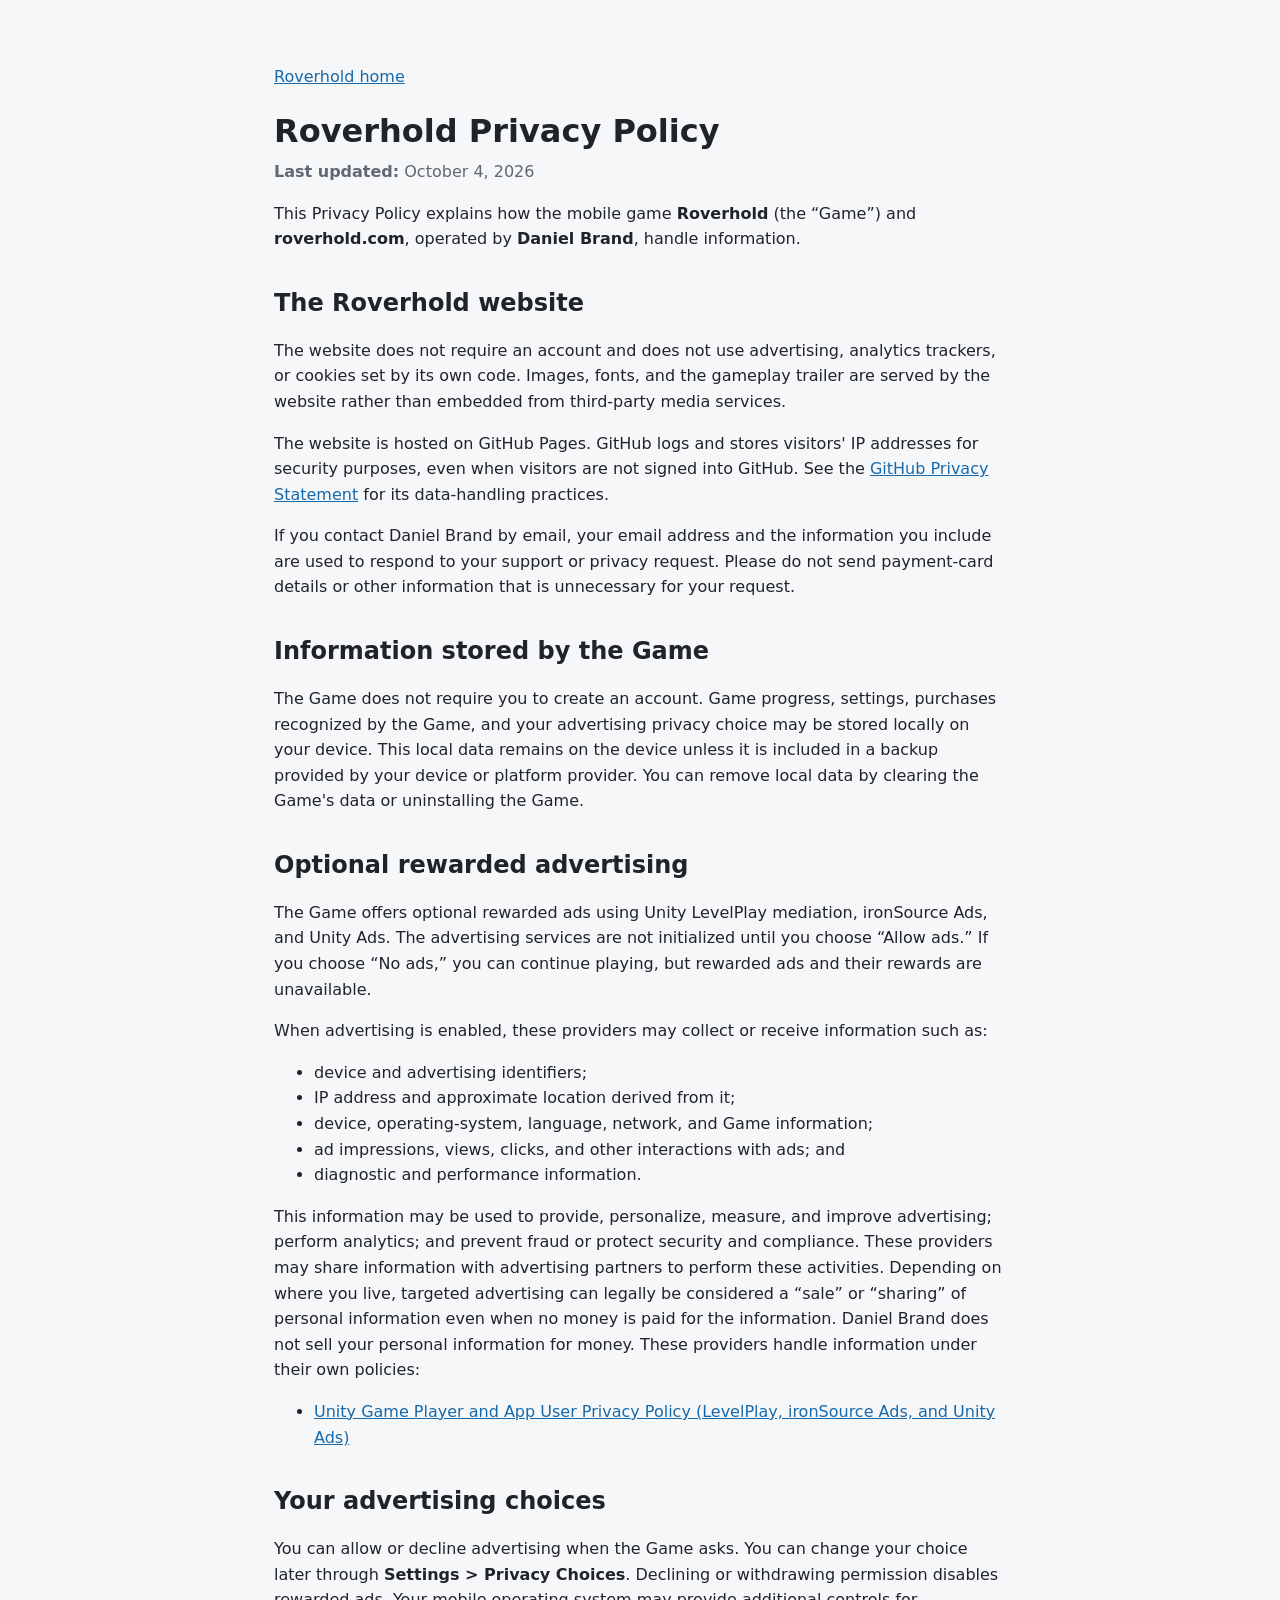
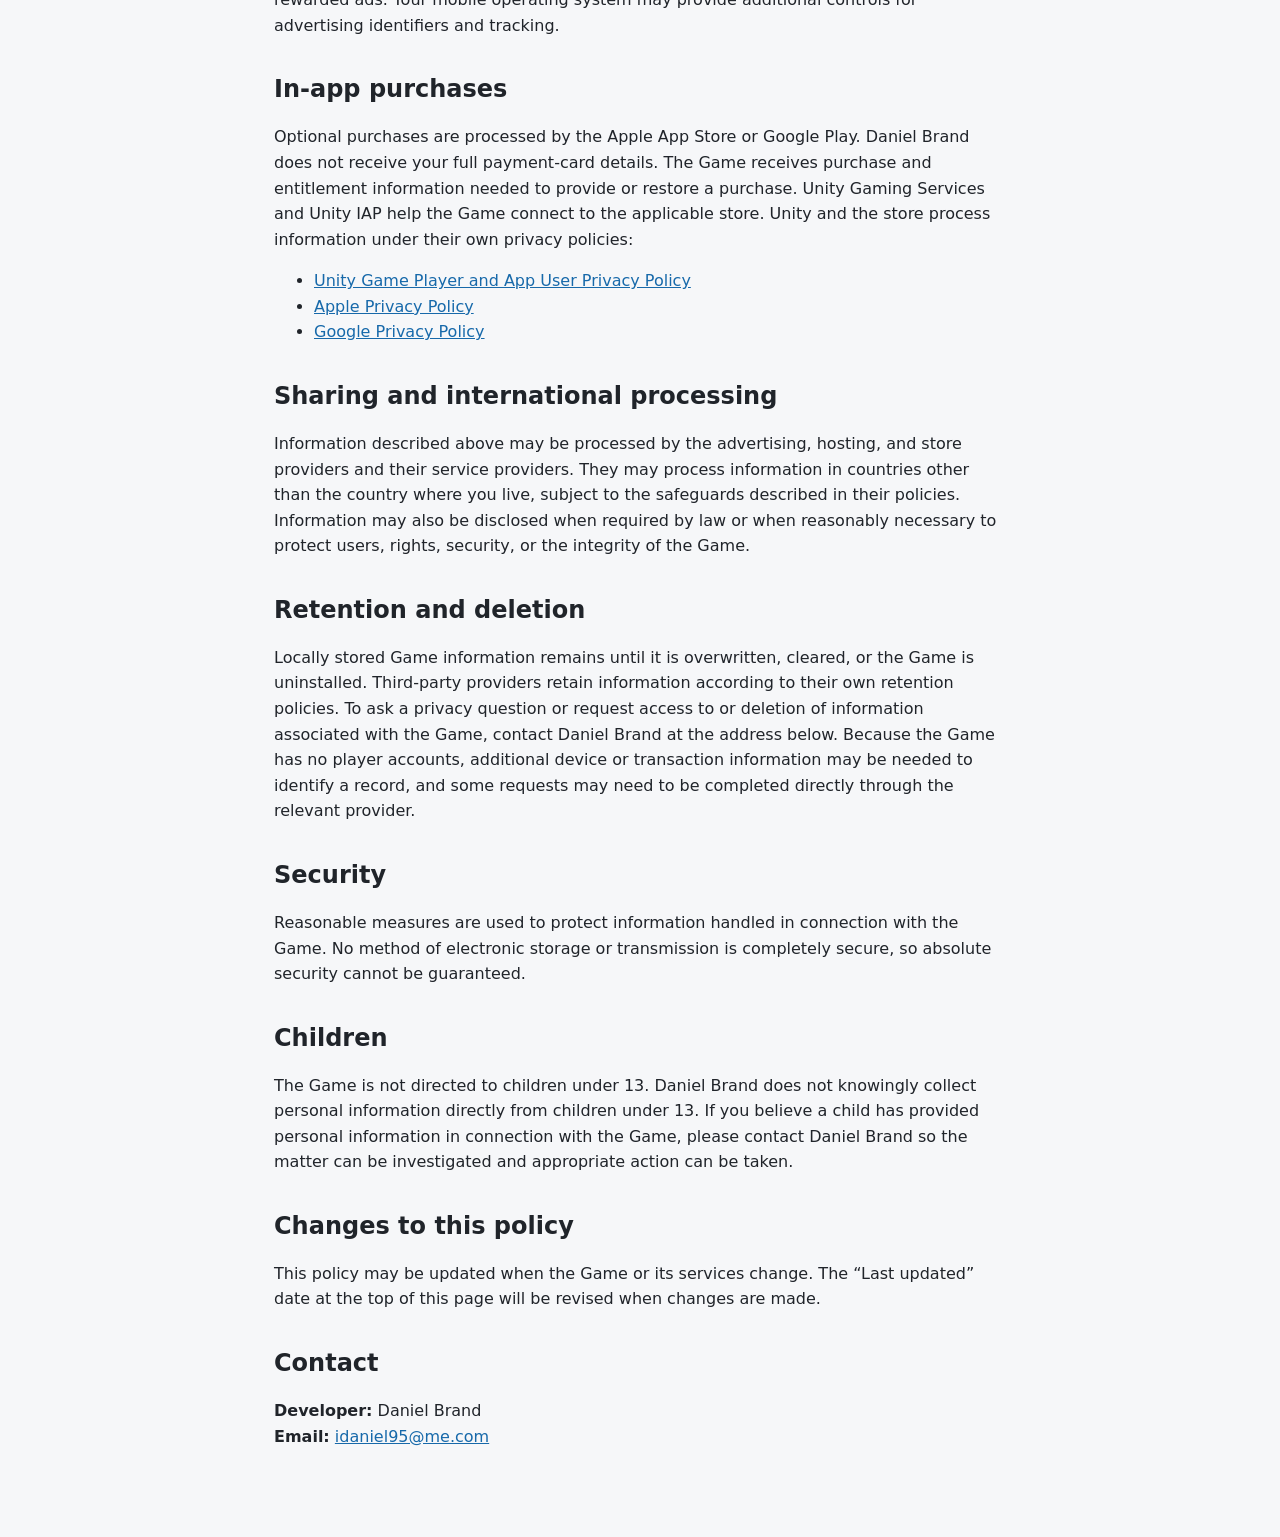
==== privacy-policy.html @ f8ccd4a6 "Publish Roverhold privacy policy" ====
<!doctype html>
<html lang="en">
<head>
	<meta charset="utf-8">
	<meta name="viewport" content="width=device-width, initial-scale=1">
	<meta name="description" content="Privacy Policy for the Roverhold game and website by Daniel Brand.">
	<title>Roverhold Privacy Policy</title>
	<style>
		:root {
			color-scheme: light dark;
			font-family: system-ui, -apple-system, BlinkMacSystemFont, "Segoe UI", sans-serif;
			line-height: 1.6;
		}

		body {
			margin: 0;
			background: #f6f7f9;
			color: #20242a;
		}

		main {
			box-sizing: border-box;
			max-width: 780px;
			margin: 0 auto;
			padding: 48px 24px 72px;
		}

		h1, h2 {
			line-height: 1.25;
		}

		h1 {
			margin-bottom: 8px;
		}

		h2 {
			margin-top: 36px;
		}

		a {
			color: #1769aa;
		}

		.updated {
			margin-top: 0;
			color: #606874;
		}

		@media (prefers-color-scheme: dark) {
			body {
				background: #14171b;
				color: #e8eaed;
			}

			a {
				color: #7fc1ff;
			}

			.updated {
				color: #abb2bc;
			}
		}
	</style>
</head>
<body>
	<main>
		<p><a href="https://roverhold.com/">Roverhold home</a></p>
		<h1>Roverhold Privacy Policy</h1>
		<p class="updated"><strong>Last updated:</strong> October 4, 2026</p>

		<p>
			This Privacy Policy explains how the mobile game <strong>Roverhold</strong>
			(the “Game”) and <strong>roverhold.com</strong>, operated by <strong>Daniel Brand</strong>,
			handle information.
		</p>

		<h2>The Roverhold website</h2>
		<p>
			The website does not require an account and does not use advertising, analytics trackers,
			or cookies set by its own code. Images, fonts, and the gameplay trailer are served by the
			website rather than embedded from third-party media services.
		</p>
		<p>
			The website is hosted on GitHub Pages. GitHub logs and stores visitors' IP addresses for
			security purposes, even when visitors are not signed into GitHub. See the
			<a href="https://docs.github.com/en/site-policy/privacy-policies/github-general-privacy-statement">GitHub Privacy Statement</a>
			for its data-handling practices.
		</p>
		<p>
			If you contact Daniel Brand by email, your email address and the information you include
			are used to respond to your support or privacy request. Please do not send payment-card
			details or other information that is unnecessary for your request.
		</p>

		<h2>Information stored by the Game</h2>
		<p>
			The Game does not require you to create an account. Game progress, settings, purchases
			recognized by the Game, and your advertising privacy choice may be stored locally on your
			device. This local data remains on the device unless it is included in a backup provided by
			your device or platform provider. You can remove local data by clearing the Game's data or
			uninstalling the Game.
		</p>

		<h2>Optional rewarded advertising</h2>
		<p>
			The Game offers optional rewarded ads using Unity LevelPlay mediation, ironSource Ads, and
			Unity Ads. The advertising services are not initialized until you choose “Allow ads.” If you
			choose “No ads,” you can continue playing, but rewarded ads and their rewards are unavailable.
		</p>
		<p>
			When advertising is enabled, these providers may collect or receive information such as:
		</p>
		<ul>
			<li>device and advertising identifiers;</li>
			<li>IP address and approximate location derived from it;</li>
			<li>device, operating-system, language, network, and Game information;</li>
			<li>ad impressions, views, clicks, and other interactions with ads; and</li>
			<li>diagnostic and performance information.</li>
		</ul>
		<p>
			This information may be used to provide, personalize, measure, and improve advertising;
			perform analytics; and prevent fraud or protect security and compliance. These providers
			may share information with advertising partners to perform these activities. Depending on
			where you live, targeted advertising can legally be considered a “sale” or “sharing” of
			personal information even when no money is paid for the information. Daniel Brand does not
			sell your personal information for money. These providers handle information under their
			own policies:
		</p>
		<ul>
			<li><a href="https://unity.com/legal/game-player-and-app-user-privacy-policy">Unity Game Player and App User Privacy Policy (LevelPlay, ironSource Ads, and Unity Ads)</a></li>
		</ul>

		<h2>Your advertising choices</h2>
		<p>
			You can allow or decline advertising when the Game asks. You can change your choice later
			through <strong>Settings &gt; Privacy Choices</strong>. Declining or withdrawing permission
			disables rewarded ads. Your mobile operating system may provide additional controls for
			advertising identifiers and tracking.
		</p>

		<h2>In-app purchases</h2>
		<p>
			Optional purchases are processed by the Apple App Store or Google Play. Daniel Brand does
			not receive your full payment-card details. The Game receives purchase and entitlement
			information needed to provide or restore a purchase. Unity Gaming Services and Unity IAP
			help the Game connect to the applicable store. Unity and the store process information under
			their own privacy policies:
		</p>
		<ul>
			<li><a href="https://unity.com/legal/game-player-and-app-user-privacy-policy">Unity Game Player and App User Privacy Policy</a></li>
			<li><a href="https://www.apple.com/legal/privacy/">Apple Privacy Policy</a></li>
			<li><a href="https://policies.google.com/privacy">Google Privacy Policy</a></li>
		</ul>

		<h2>Sharing and international processing</h2>
		<p>
			Information described above may be processed by the advertising, hosting, and store providers and
			their service providers. They may process information in countries other than the country
			where you live, subject to the safeguards described in their policies. Information may also
			be disclosed when required by law or when reasonably necessary to protect users, rights,
			security, or the integrity of the Game.
		</p>

		<h2>Retention and deletion</h2>
		<p>
			Locally stored Game information remains until it is overwritten, cleared, or the Game is
			uninstalled. Third-party providers retain information according to their own retention
			policies. To ask a privacy question or request access to or deletion of information associated
			with the Game, contact Daniel Brand at the address below. Because the Game has no player
			accounts, additional device or transaction information may be needed to identify a record,
			and some requests may need to be completed directly through the relevant provider.
		</p>

		<h2>Security</h2>
		<p>
			Reasonable measures are used to protect information handled in connection with the Game.
			No method of electronic storage or transmission is completely secure, so absolute
			security cannot be guaranteed.
		</p>

		<h2>Children</h2>
		<p>
			The Game is not directed to children under 13. Daniel Brand does not knowingly collect
			personal information directly from children under 13. If you believe a child has provided
			personal information in connection with the Game, please contact Daniel Brand so the matter
			can be investigated and appropriate action can be taken.
		</p>

		<h2>Changes to this policy</h2>
		<p>
			This policy may be updated when the Game or its services change. The “Last updated” date at
			the top of this page will be revised when changes are made.
		</p>

		<h2>Contact</h2>
		<p>
			<strong>Developer:</strong> Daniel Brand<br>
			<strong>Email:</strong> <a href="mailto:idaniel95@me.com">idaniel95@me.com</a>
		</p>
	</main>
</body>
</html>
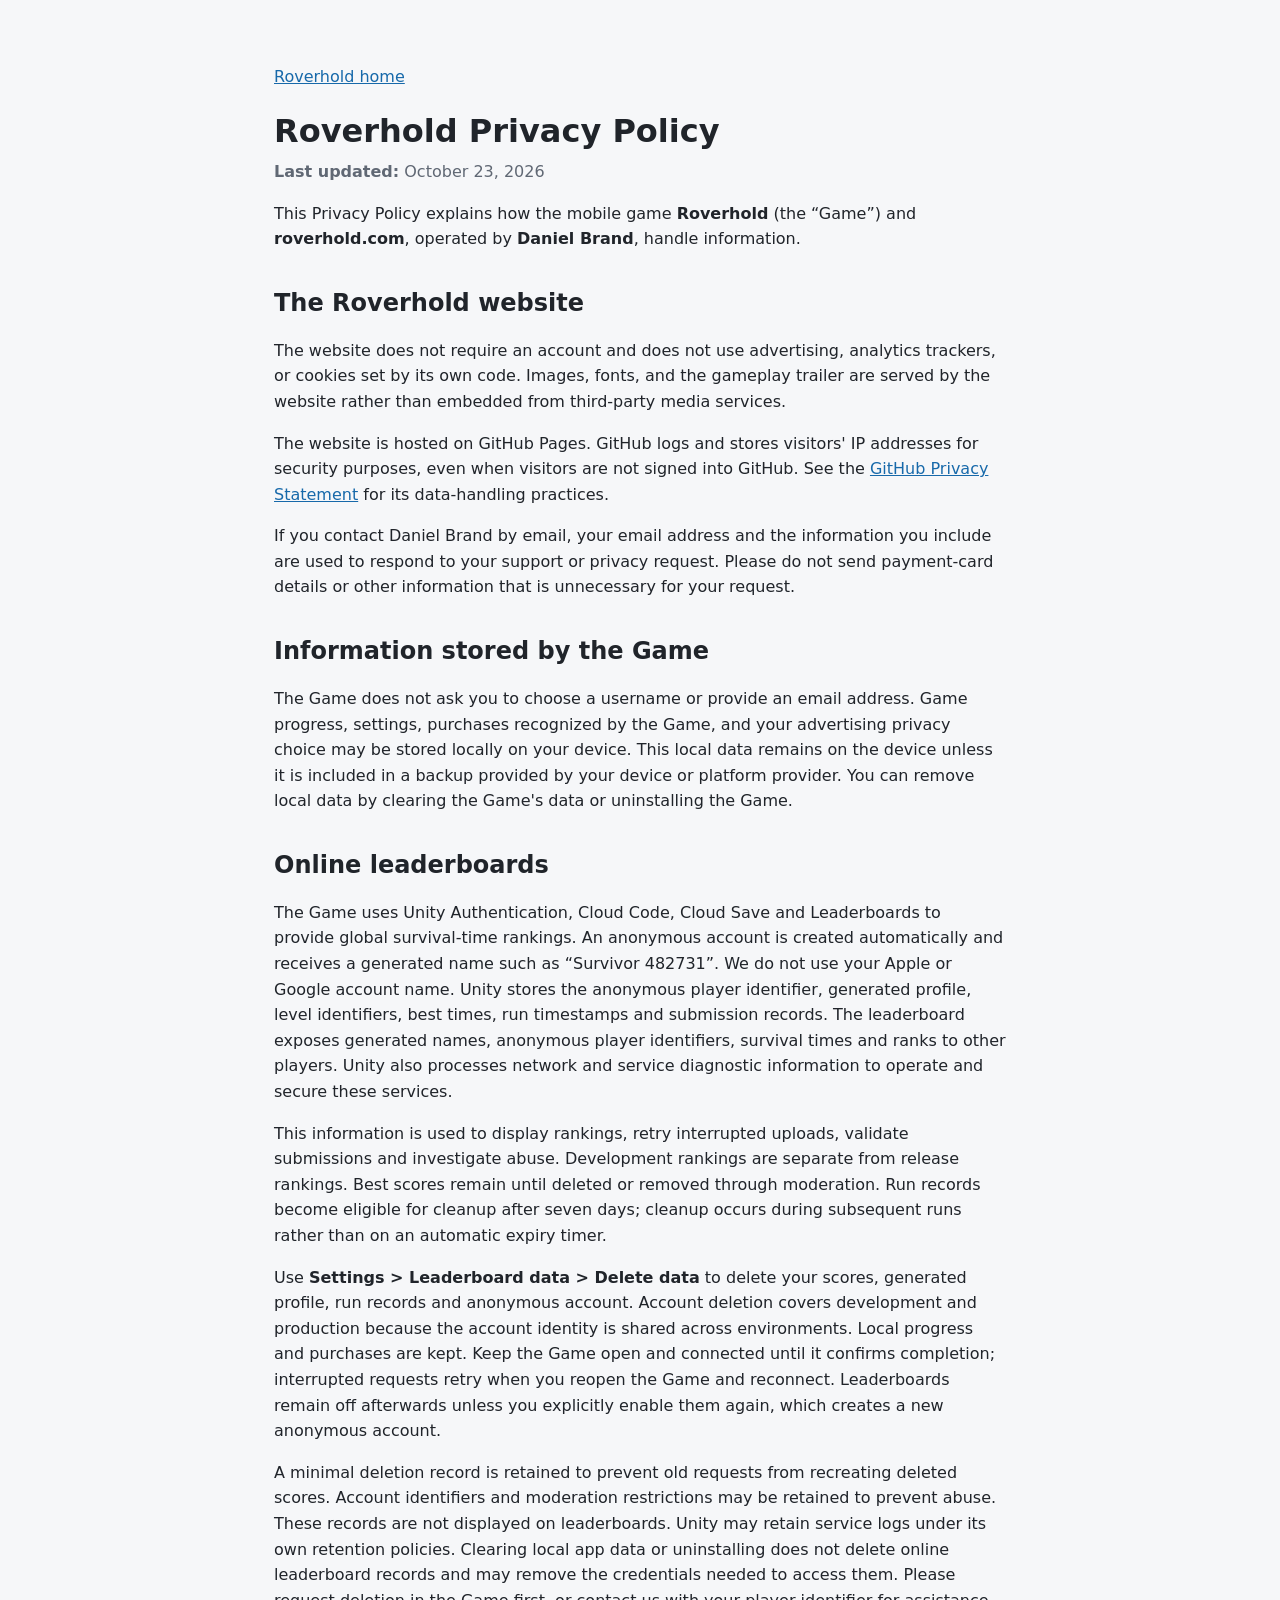
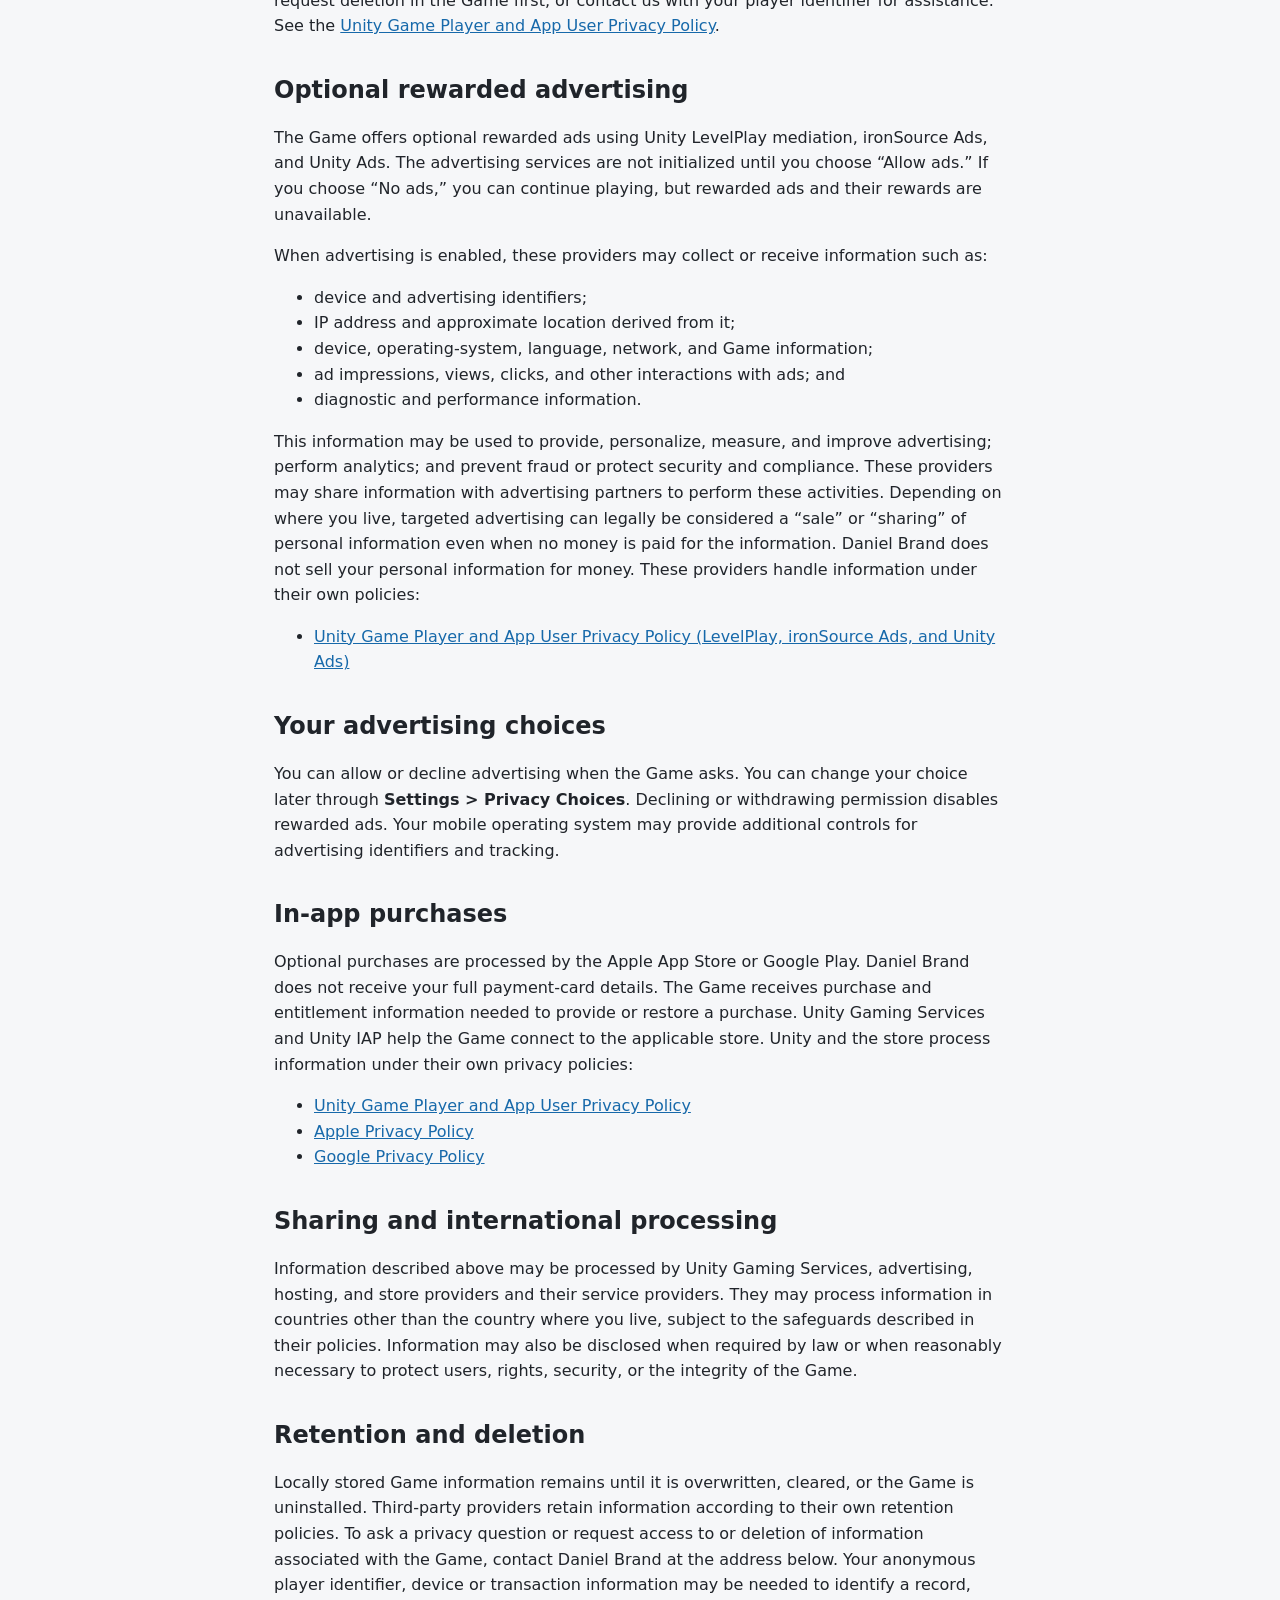
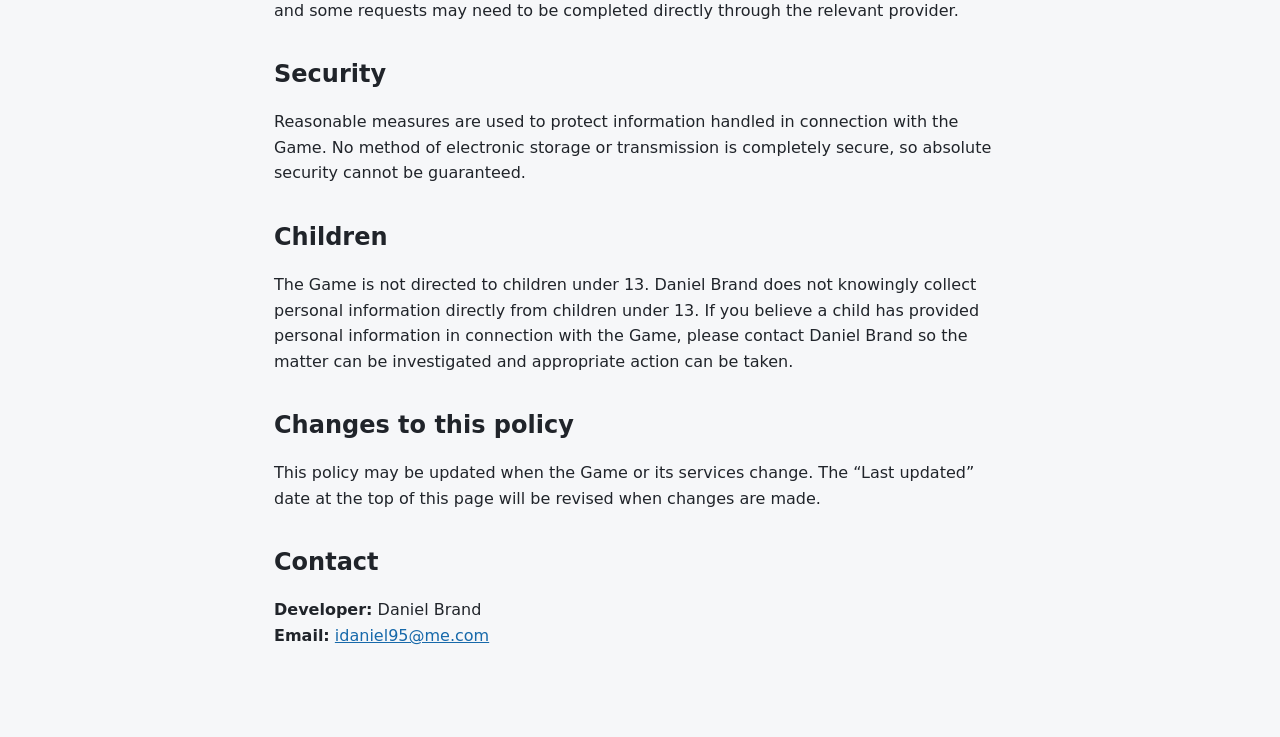
==== commit 6a9327dd: "Document leaderboard data and deletion in privacy policy" ====
--- a/privacy-policy.html
+++ b/privacy-policy.html
@@ -66,7 +66,7 @@
 	<main>
 		<p><a href="https://roverhold.com/">Roverhold home</a></p>
 		<h1>Roverhold Privacy Policy</h1>
-		<p class="updated"><strong>Last updated:</strong> October 4, 2026</p>
+		<p class="updated"><strong>Last updated:</strong> October 23, 2026</p>
 
 		<p>
 			This Privacy Policy explains how the mobile game <strong>Roverhold</strong>
@@ -94,11 +94,45 @@
 
 		<h2>Information stored by the Game</h2>
 		<p>
-			The Game does not require you to create an account. Game progress, settings, purchases
+			The Game does not ask you to choose a username or provide an email address. Game progress, settings, purchases
 			recognized by the Game, and your advertising privacy choice may be stored locally on your
 			device. This local data remains on the device unless it is included in a backup provided by
 			your device or platform provider. You can remove local data by clearing the Game's data or
 			uninstalling the Game.
+		</p>
+
+		<h2>Online leaderboards</h2>
+		<p>
+			The Game uses Unity Authentication, Cloud Code, Cloud Save and Leaderboards to provide
+			global survival-time rankings. An anonymous account is created automatically and receives
+			a generated name such as “Survivor 482731”. We do not use your Apple or Google account name.
+			Unity stores the anonymous player identifier, generated profile, level identifiers, best
+			times, run timestamps and submission records. The leaderboard exposes generated names,
+			anonymous player identifiers, survival times and ranks to other players. Unity also processes
+			network and service diagnostic information to operate and secure these services.
+		</p>
+		<p>
+			This information is used to display rankings, retry interrupted uploads, validate submissions
+			and investigate abuse. Development rankings are separate from release rankings. Best scores
+			remain until deleted or removed through moderation. Run records become eligible for cleanup
+			after seven days; cleanup occurs during subsequent runs rather than on an automatic expiry timer.
+		</p>
+		<p>
+			Use <strong>Settings &gt; Leaderboard data &gt; Delete data</strong> to delete your scores,
+			generated profile, run records and anonymous account. Account deletion covers development and
+			production because the account identity is shared across environments. Local progress and
+			purchases are kept. Keep the Game open and connected until it confirms completion; interrupted
+			requests retry when you reopen the Game and reconnect. Leaderboards remain off afterwards
+			unless you explicitly enable them again, which creates a new anonymous account.
+		</p>
+		<p>
+			A minimal deletion record is retained to prevent old requests from recreating deleted scores.
+			Account identifiers and moderation restrictions may be retained to prevent abuse. These records
+			are not displayed on leaderboards. Unity may retain service logs under its own retention policies.
+			Clearing local app data or uninstalling does not delete online leaderboard records and may remove
+			the credentials needed to access them. Please request deletion in the Game first, or contact us
+			with your player identifier for assistance. See the
+			<a href="https://unity.com/legal/game-player-and-app-user-privacy-policy">Unity Game Player and App User Privacy Policy</a>.
 		</p>
 
 		<h2>Optional rewarded advertising</h2>
@@ -154,7 +188,7 @@
 
 		<h2>Sharing and international processing</h2>
 		<p>
-			Information described above may be processed by the advertising, hosting, and store providers and
+			Information described above may be processed by Unity Gaming Services, advertising, hosting, and store providers and
 			their service providers. They may process information in countries other than the country
 			where you live, subject to the safeguards described in their policies. Information may also
 			be disclosed when required by law or when reasonably necessary to protect users, rights,
@@ -166,8 +200,8 @@
 			Locally stored Game information remains until it is overwritten, cleared, or the Game is
 			uninstalled. Third-party providers retain information according to their own retention
 			policies. To ask a privacy question or request access to or deletion of information associated
-			with the Game, contact Daniel Brand at the address below. Because the Game has no player
-			accounts, additional device or transaction information may be needed to identify a record,
+			with the Game, contact Daniel Brand at the address below. Your anonymous player identifier,
+			device or transaction information may be needed to identify a record,
 			and some requests may need to be completed directly through the relevant provider.
 		</p>
 
